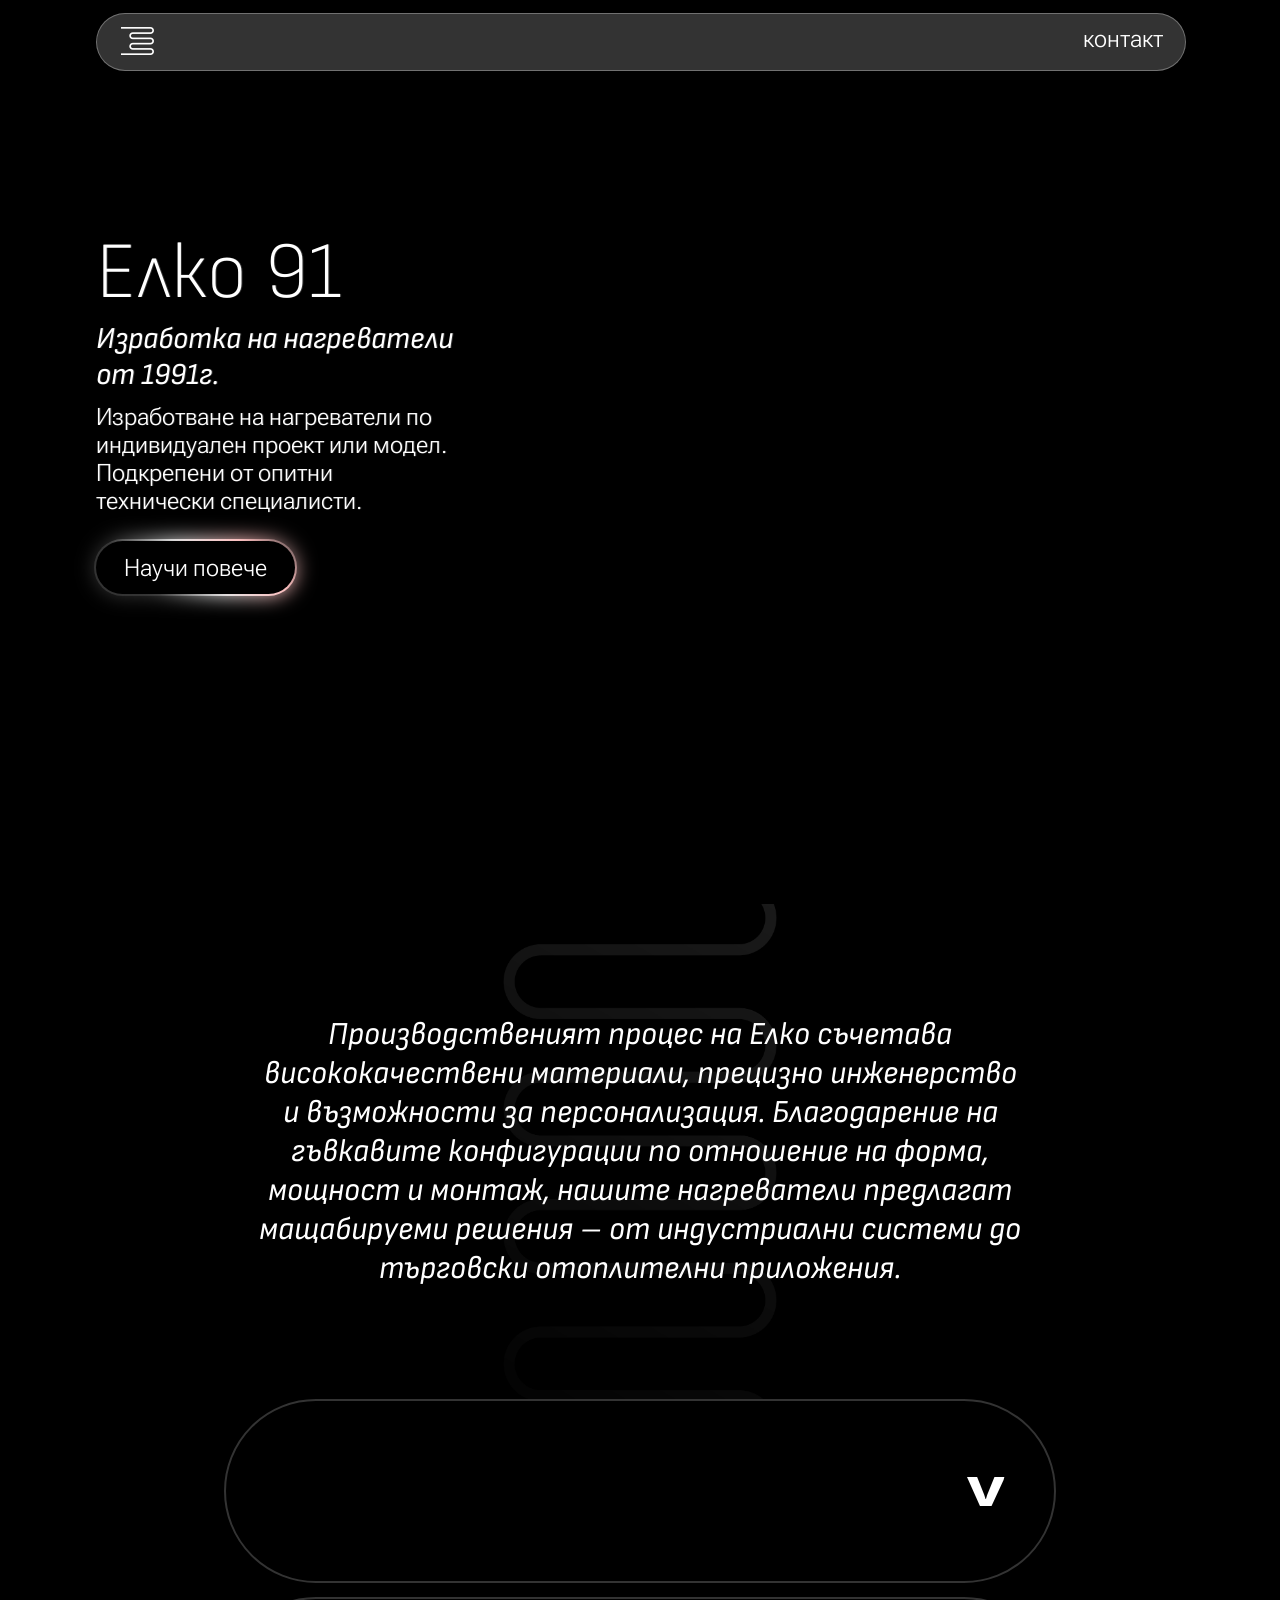
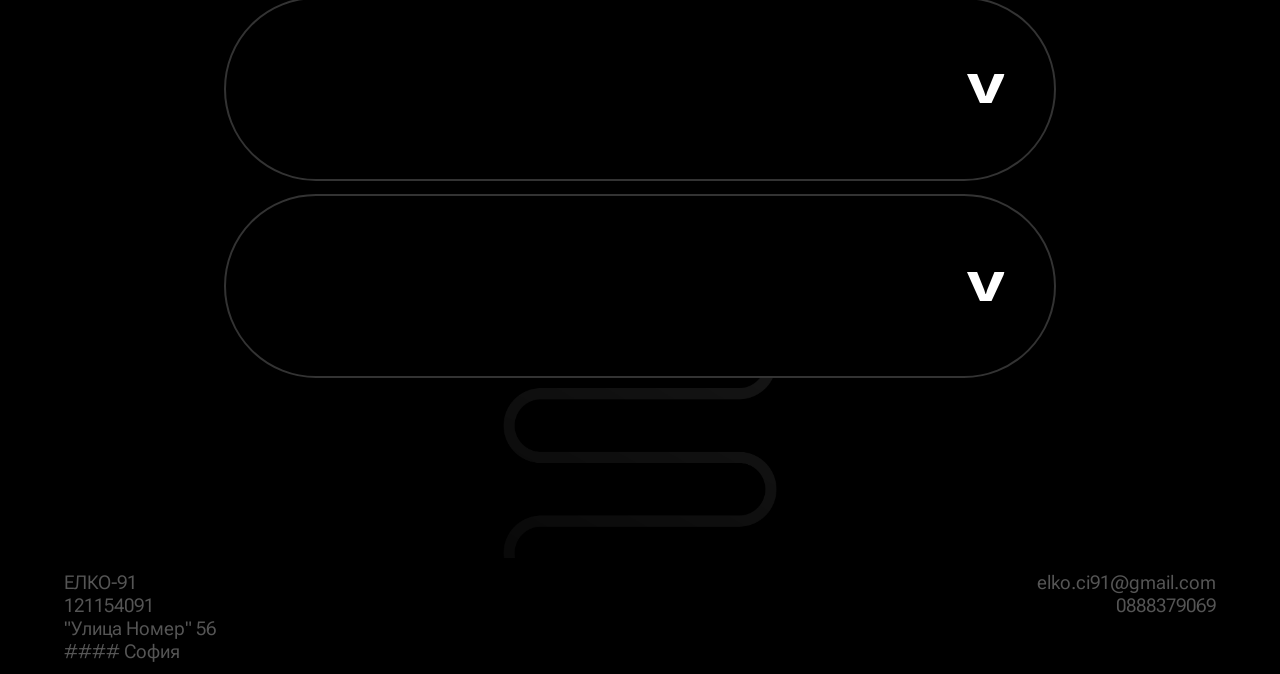
==== index.html @ 9d17e8fb "Update index.html playsinline" ====
<!DOCTYPE html>
<html lang="en">

<head>
    <meta charset="UTF-8">
    <meta name="viewport" content="width=device-width, initial-scale=1.0">
    <title>Елко | Home</title>
    <link rel="stylesheet" href="style.css">
    <link rel="icon" type="image/x-icon" href="logo.svg">
</head>



<body>

    <header>
        <a href="home.html" class="logo">E</a>
        <a href="contact.html">контакт</a>
    </header>


    <main>

        <div class="hero">

            <div class="vid-container">
                <video autoplay muted loop playsinline id="vid-promo">
                    <source src="gradedtest2.mp4" type=video/mp4>
                    </source>
            </div>

            <div class="vid-container-mobile">
                <video autoplay muted loop playsinline id="vid-promo">
                    <source src="gradedtest2-mobile.mp4" type=video/mp4>
                    </source>
            </div>

            <div class="main-content">
                <h1>Елко&nbsp;91</h1>
                <h4>Изработка на нагреватели<br>от 1991г.</h4>
                <a class="body-text">Изработване на нагреватели по индивидуален проект или модел. Подкрепени от опитни
                    технически
                    специалисти.</a>
                <a href="contact.html" class="button">Научи повече</a>
            </div>
        </div>

        <div class="info">
            <div class="info-container">
                <h3>Производственият процес на Елко съчетава висококачествени материали, прецизно инженерство и
                    възможности за персонализация. Благодарение на гъвкавите конфигурации по отношение на форма, мощност
                    и монтаж, нашите нагреватели предлагат мащабируеми решения – от индустриални системи до търговски
                    отоплителни приложения.</h3>
            </div>
        </div>

        <div class="secondary">

            <div class="card">
                <div class="card-top">
                    <div class="card-video">
                        <video autoplay muted loop playsinline>
                            <source src="tubular.mp4" type="video/mp4">
                        </video>
                    </div>
                    <div class="card-toggle">
                        <div class="arrow">V</div>
                    </div>
                </div>
                <div class="card-content">
                    <h2>Тръбен нагревател</h2>
                    <a>Тръбните нагреватели са предназначени за водна, въздушна и агресивна среда. Произведени от
                        неръждаема тръба, медна тръба и други.</a>
                </div>
            </div>



            <div class="card">
                <div class="card-top">
                    <div class="card-video">
                        <video autoplay muted loop playsinline>
                            <source src="ceramic.mp4" type="video/mp4">
                        </video>
                    </div>
                    <div class="card-toggle">
                        <div class="arrow">V</div>
                    </div>
                </div>
                <div class="card-content">
                    <h2>Керамичен нагревател</h2>
                    <a>Керамичните нагревали са със специфични изисквания и се използват предимно за промишлени нужди
                        като сушилни, казани за вода и др. Керамичните нагреватели се изработват от висококачествена
                        керамика която гарантира дълъг
                        експлоатационен живот.</a>
                </div>
            </div>


            <div class="card">
                <div class="card-top">
                    <div class="card-video">
                        <video autoplay muted loop playsinline>
                            <source src="cartridge.mp4" type="video/mp4">
                        </video>
                    </div>
                    <div class="card-toggle">
                        <div class="arrow">V</div>
                    </div>
                </div>
                <div class="card-content">
                    <h2>Патронен нагревател</h2>
                    <a>Патронните нагреватели са прецизно проектирани тръбни нагреватели, предназначени за
                        високоефективно подаване на топлина. Формата им позволява лесен монтаж и ефективна
                        топлопреносимост.
                        Често се използват за запалки за пелетни котли.</a>
                </div>
            </div>



        </div>



        <div class="outro">
            <div class="outro-container">

            </div>
        </div>

        <script>
            document.querySelectorAll(".card-toggle").forEach(toggle => {
                toggle.addEventListener("click", () => {
                    const card = toggle.closest(".card");
                    card.classList.toggle("active");
                });
            });
        </script>

    </main>

    <footer>

        <div class="footer-container">

            <div class="footer-left">
                <a>ЕЛКО-91</a>
                <a>121154091</a>
                <a>"Улица Номер" 56</a>
                <a>#### София</a>
            </div>

            <div class="footer-right">
                <a href="mailto:elko.ci91@gmail.com">elko.ci91@gmail.com</a>
                <a href="tel:00359888379069">0888379069</a>
            </div>

        </div>

    </footer>



</body>
---- style.css ----
@import url('https://fonts.googleapis.com/css2?family=Roboto+Flex:opsz,wght,XOPQ,XTRA,YOPQ,YTDE,YTFI,YTLC,YTUC@8..144,100..1000,96,468,79,-203,738,514,712&family=Science+Gothic:wght@100..900&display=swap');
@import url('https://fonts.googleapis.com/css2?family=Goldman:wght@400;700&display=swap" rel="stylesheet');
@import url('https://fonts.googleapis.com/css2?family=Sofia+Sans+Semi+Condensed:ital,wght@0,1..1000;1,1..1000&display=swap');


@font-face {
    font-family: logoFont;
    src: url(Elko-type.otf) format('opentype');
    font-weight: normal;
    font-style: normal;
}

* {
    margin: 0;
    scroll-behavior: smooth;

}

body {
    background-color: black;
}    

header {
    width: 85%;
    display: flex;
    justify-content: space-between;
    margin-left: 7.5%;
    margin-top: 1%;
    position: fixed;
    background: rgba(255, 255, 255, 0.2);
    border-radius: 50px;
    box-shadow: 0 4px 30px rgba(0, 0, 0, 0.1);
    backdrop-filter: blur(5px);
    -webkit-backdrop-filter: blur(5px);
    border: 1px solid rgba(255, 255, 255, 0.3);
    color: white;
    z-index: 100;
}


header a {
    font-family: "Roboto Flex", sans-serif;
    font-weight: 300;
    font-size: 1.5rem;
    background-color: transparent;
    padding: 1% 2% 1% 2%;
    color: white;
    transition: .5s ease-in-out;
    text-decoration: none;
}

header a:hover {
    text-shadow: 0 0 10px white;
    transition: .5s ease-in-out;
    cursor: pointer;
}

.logo {
    font-family: logoFont;
    font-size: 2.5rem;
    display: flex;
    justify-content: center;
    align-content: center;
}



.vid-container {
    z-index: 1;

}

#vid-promo {

    width: 100%;
    height: 100vh;
    object-fit: cover;
}

.vid-container-mobile {
    display: none;
}

.main-content {
    display: flex;
    background-color: transparent;
    flex-direction: column;
    justify-content: center;
    position: absolute;
    width: 40%;
    top: 25%;
    margin-left: 7.5%;
    z-index: 2;


}

.body-text {
    color: white;
    background-color: transparent;
    font-family: "Roboto Flex", sans-serif;
    font-weight: 300;
    font-size: 1.5rem;
    width: 70%;
    text-shadow: 1px 0px #323232;
}



h1 {
    color: white;
    background-color: transparent;
    font-size: 5rem;
    font-family: "Sofia Sans Semi Condensed", sans-serif;
    font-optical-sizing: auto;
    font-weight: 200;
    font-style: normal;
    font-variation-settings:
        "slnt" 0,
        "wdth" 100,
        "CTRS" 0;
    text-shadow: 1px 0px #323232;
}


h2 {
    color: white;
    background-color: transparent;
    font-size: 3rem;
    font-family: "Sofia Sans Semi Condensed", sans-serif;
    font-optical-sizing: auto;
    font-weight: 400;
    font-style: normal;
    font-variation-settings:
        "slnt" 0,
        "wdth" 100,
        "CTRS" 0;
    padding-bottom: 1.5%;
}


h3 {
    color: white;
    background-color: transparent;
    font-size: 2rem;
    font-family: "Sofia Sans Semi Condensed", sans-serif;
    font-optical-sizing: auto;
    font-weight: 400;
    font-style: italic;
    font-variation-settings:
        "slnt" 0,
        "wdth" 100,
        "CTRS" 0;
    width: 60%;
    text-align: center;
}


h4 {
    color: white;
    background-color: transparent;
    font-size: 1.90rem;
    font-family: "Sofia Sans Semi Condensed", sans-serif;
    font-optical-sizing: auto;
    font-weight: 400;
    font-style: italic;
    font-variation-settings:
        "slnt" 0,
        "wdth" 100,
        "CTRS" 0;
    width: 100%;
    text-align: left;
    padding-bottom: 2%;
    text-shadow: 1px 0px #323232;
}



.button {
    display: flex;
    justify-content: center;
    align-items: center;
    position: relative;
    width: fit-content;
    margin-top: 5%;
    padding: 2.5% 5.5% 2.5% 5.5%;
    border-radius: 50px;
    background-color: black;
    color: white;
    text-align: center;
    font-family: "Roboto Flex", sans-serif;
    font-weight: 300;
    font-size: 1.5rem;
    transition: .8s ease-in-out;
    cursor: pointer;
    text-decoration: none;
    -webkit-appearance: none;
    appearance: none;
    -webkit-tap-highlight-color: transparent;
}

.button:hover {
    padding-left: 7.5%;
    padding-right: 7.5%;
    transition: .8s ease-in-out;
}

.button:before,
.button:after {
    content: "";
    position: absolute;
    top: -2px;
    left: -2px;
    background: var(--gradient-shadow);
    background-size: 400%;
    width: calc(100% + 4px);
    height: calc(100% + 4px);
    z-index: -1;
    animation: animate 100s linear infinite;
    transition: .8s ease-in-out;
    border-radius: 50px;
}

.button:after {
    filter: blur(10px);
    transition: .8s ease-in-out;
    border-radius: 50px;
}

@keyframes animate {
    0% {
        background-position: 0 0;
    }

    50% {
        background-position: -300% 0;
    }

    100% {
        background-position: 0 0;
    }
}


:root {
    --gradient-shadow: linear-gradient(45deg,
            #333333,
            #333333,
            #e3e3e3,
            #ffbfbf,
            #333333,
            #e3e3e3,
            #333333,
            #333333,
            #e3e3e3,
            #ffbfbf,
            #333333,
            #e3e3e3,
            #333333,
            #333333);
}


.secondary {

    height: max-content;
    display: flex;
    flex-direction: column;
    justify-content: center;
    align-items: center;
    margin: 0%;
    gap: 1.5vh;
}


.card {

    width: 65%;
}

.card-top {
    display: flex;
    height: 20vh;
    border-radius: 100px;
    overflow: hidden;
    background: transparent;
    border: 2px solid #333333;
}

/* LEFT (80%) */
.card-video {
    width: 100%;
    position: relative;
    overflow: hidden;
}

.card-video video {
    width: 100%;
    height: 100%;
    object-fit: cover;
}

/* RIGHT (20%) */
.card-toggle {
    width: 20%;
    background: transparent;
    display: flex;
    align-items: center;
    justify-content: center;
    cursor: pointer;
    transition: 0.3s;
}

.card-toggle:hover {
    background: #444;
}

.arrow {
    font-size: 3rem;
    transition: transform 0.3s;
    background-color: transparent;
    font-family: "Goldman", sans-serif;
    font-weight: 700;
    font-style: normal;
    text-decoration: none;
    user-select: none;
    color: white;
}

.card-content {
    max-height: 0;
    width: 80%;
    overflow: hidden;
    padding: 0 20px;
    background: black;
    transition: max-height 0.4s ease, padding 0.3s ease;
    border-radius: 0;
    border-left: 2px solid white;
    
}

.card-content a {
    color: white;
    text-align: center;
    font-family: "Roboto Flex", sans-serif;
    font-weight: 300;
    font-size: 1.5rem;
    background-color: transparent;
}

.card.active .card-content {
    max-height: fit-content;
    padding: 2% 1% 7% 1%;
}

.card.active .arrow {
    transform: rotate(180deg);
}



.info-container {
    height: 55vh;
    background-image: url(background.png);
    background-position: center;
    background-size: cover;
    background-repeat: no-repeat;
    display: flex;
    justify-content: center;
    align-items: center;
    background-color: transparent;
}


.outro-container {
    height: 20vh;
    background-image: url(background.png);
    background-position: center;
    background-size: cover;
    background-repeat: no-repeat;
    display: flex;
    justify-content: center;
    align-items: center;
    background-color: transparent;
}













footer {
    height: 10vh;
    margin: 1% 0% 1% 5%;
    width: 90%;
}


.footer-container {
    width: 100%;
    display: flex;

}


.footer-container a {
    color: #555555;
    font-size: 1.2rem;
    background-color: transparent;
    font-family: "Roboto Flex", sans-serif;
    text-decoration: none;
}


.footer-left {
    width: 50%;
    display: flex;
    flex-direction: column;
}

.footer-right {
    width: 50%;
    display: flex;
    flex-direction: column;
    text-align: right;
}


@media only screen and (max-width: 900px) {

    .main-content {
        width: 94%;
    }


    .body-text {
        width: 90%;
        margin-bottom: 3%;
        font-size: 1.3rem;
    }

    header {
        margin-top: 5%;
        width: 85%;
    }

    header a {
        font-size: 1.2rem;
        margin-right: 3%;
        line-height: 2.4rem;

    }

    .logo {
        font-size: 2.5rem;
        margin-left: 3%;
        margin-top: .5%;
    }

    .vid-container {
        display: none;
    }

    .vid-container-mobile {
        display: block;
    }

    h1 {
        font-size: 3rem;
        margin-bottom: 5%;
    }

    h2 {
        font-size: 2rem;
        padding-bottom: 3%;
    }

    .button {
        font-size: 1.25rem;
    }


    .footer-container a {
        font-size: .85rem;
        padding-top: 2%;
    }


    .card {
        width: 90%;
    }

    .card-top {
        height: 9vh;
    }


    .card-content {
        width: 99%;
        display: flex;
        flex-direction: column;
    }



    .card-content a {
        font-size: 1.2rem;
        width: 90%;
        text-align: left;
        margin-left: 2%;
    }

    .arrow {
        font-size: 2rem;
    }


    h3 {
        color: white;
        width: 85%;
        font-size: 1.33rem;
    }

    .info-container {
        height: 45vh;
    }

    .outro-container {
        height: 20vh;
        background-size: 350%;
        background-repeat: no-repeat;
        background-position: 50% 53%;
    }

}
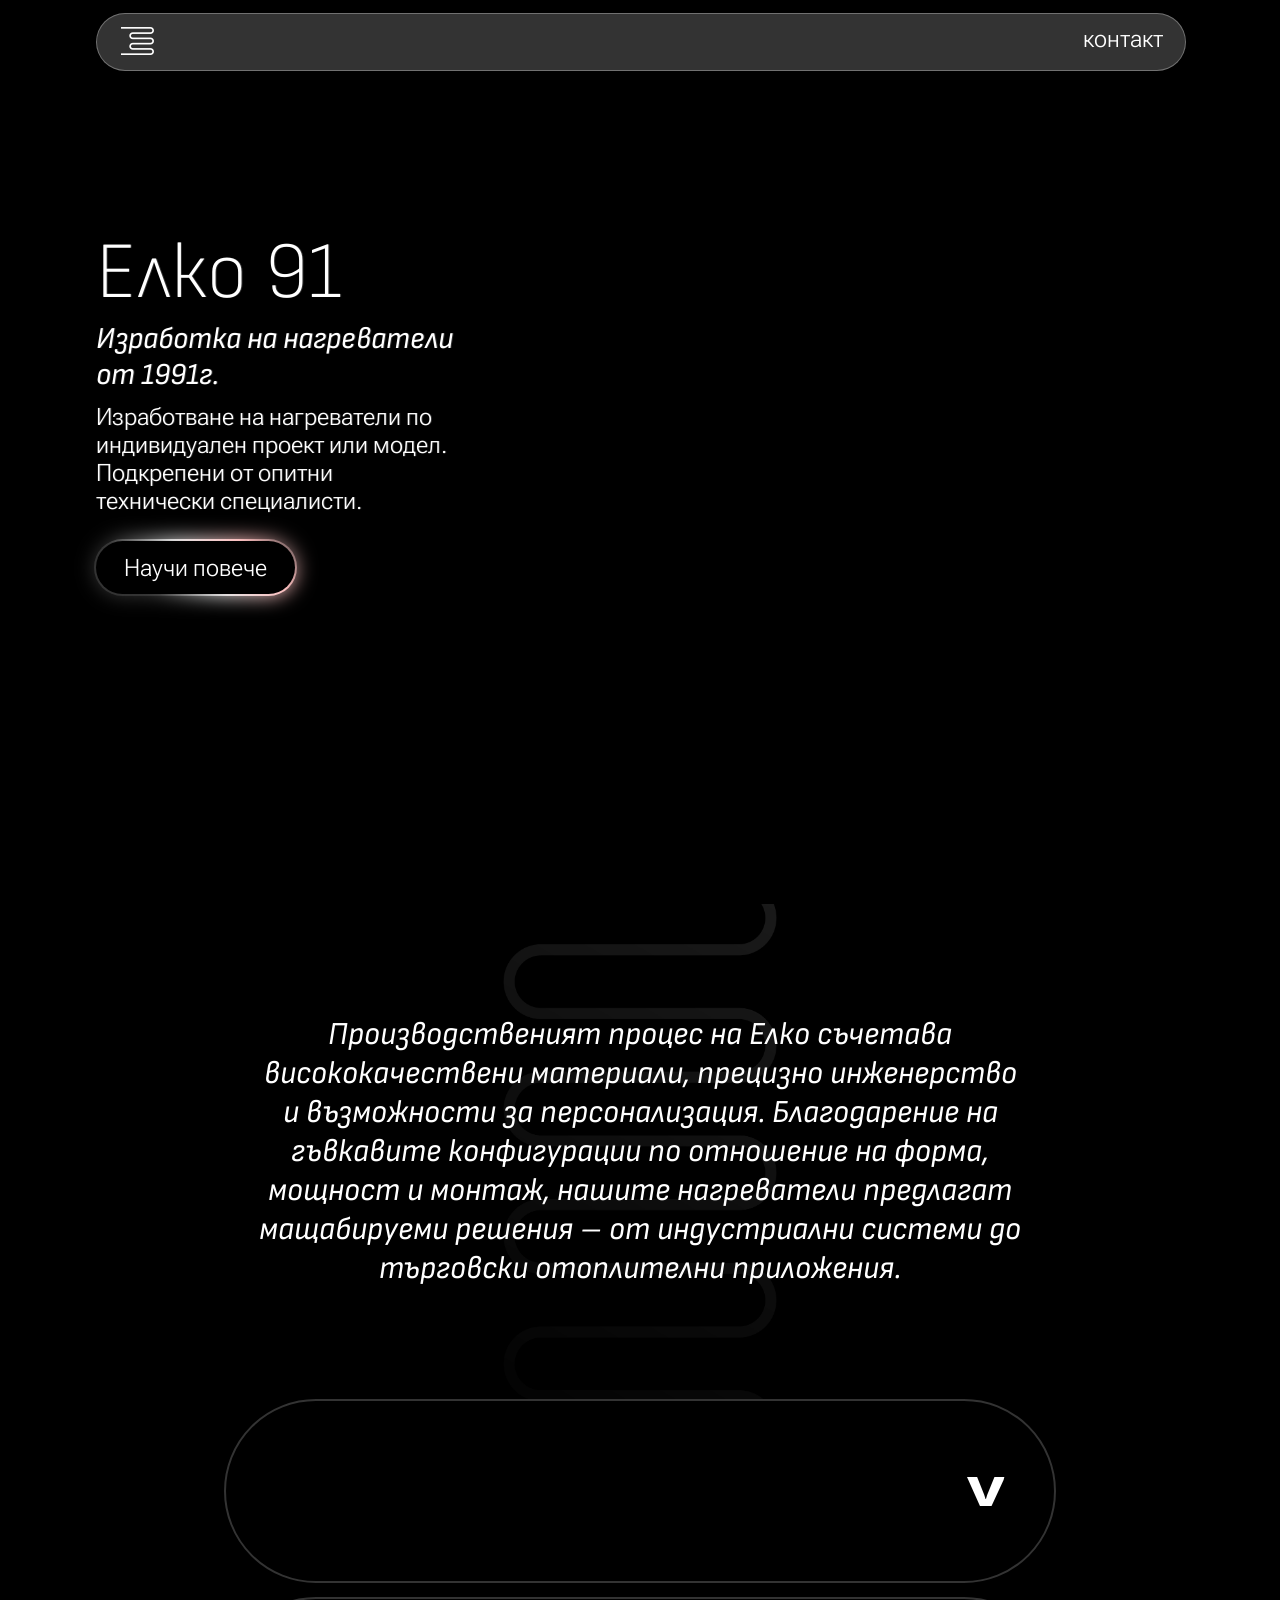
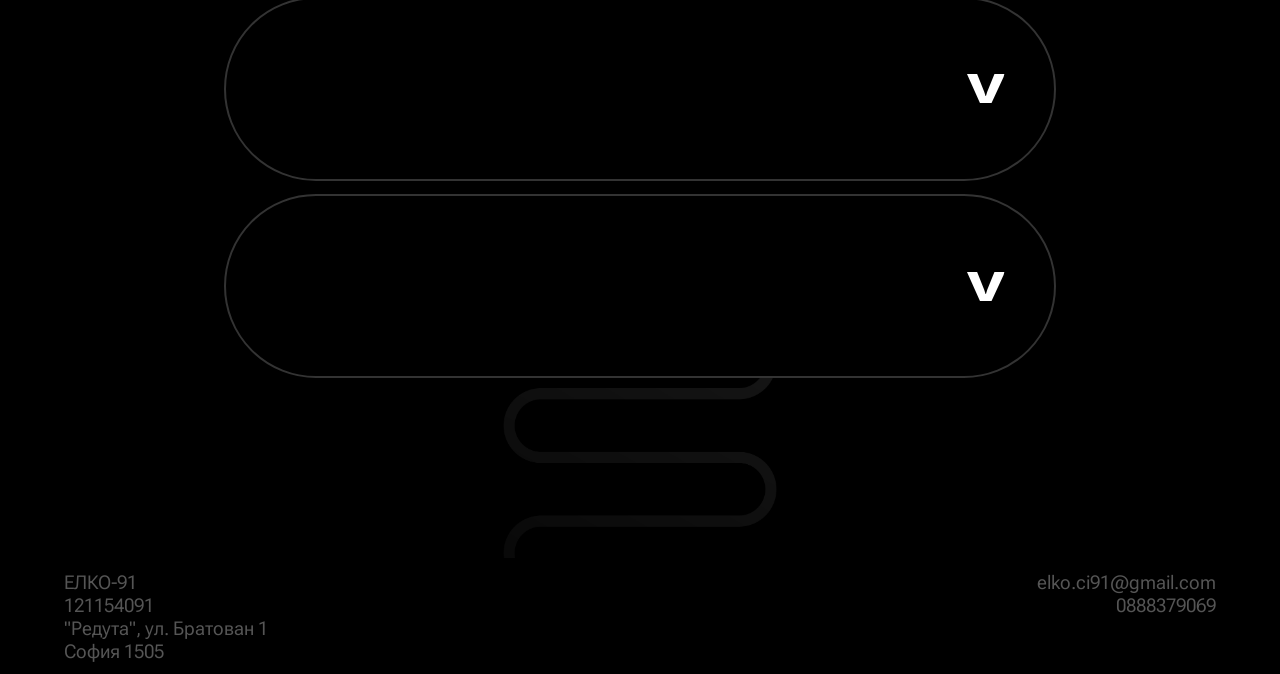
==== commit 81c7b565: "Update index.html footer address" ====
--- a/index.html
+++ b/index.html
@@ -147,8 +147,8 @@
             <div class="footer-left">
                 <a>ЕЛКО-91</a>
                 <a>121154091</a>
-                <a>"Улица Номер" 56</a>
-                <a>#### София</a>
+                <a>"Редута", ул. Братован 1</a>
+                <a>София 1505</a>
             </div>
 
             <div class="footer-right">
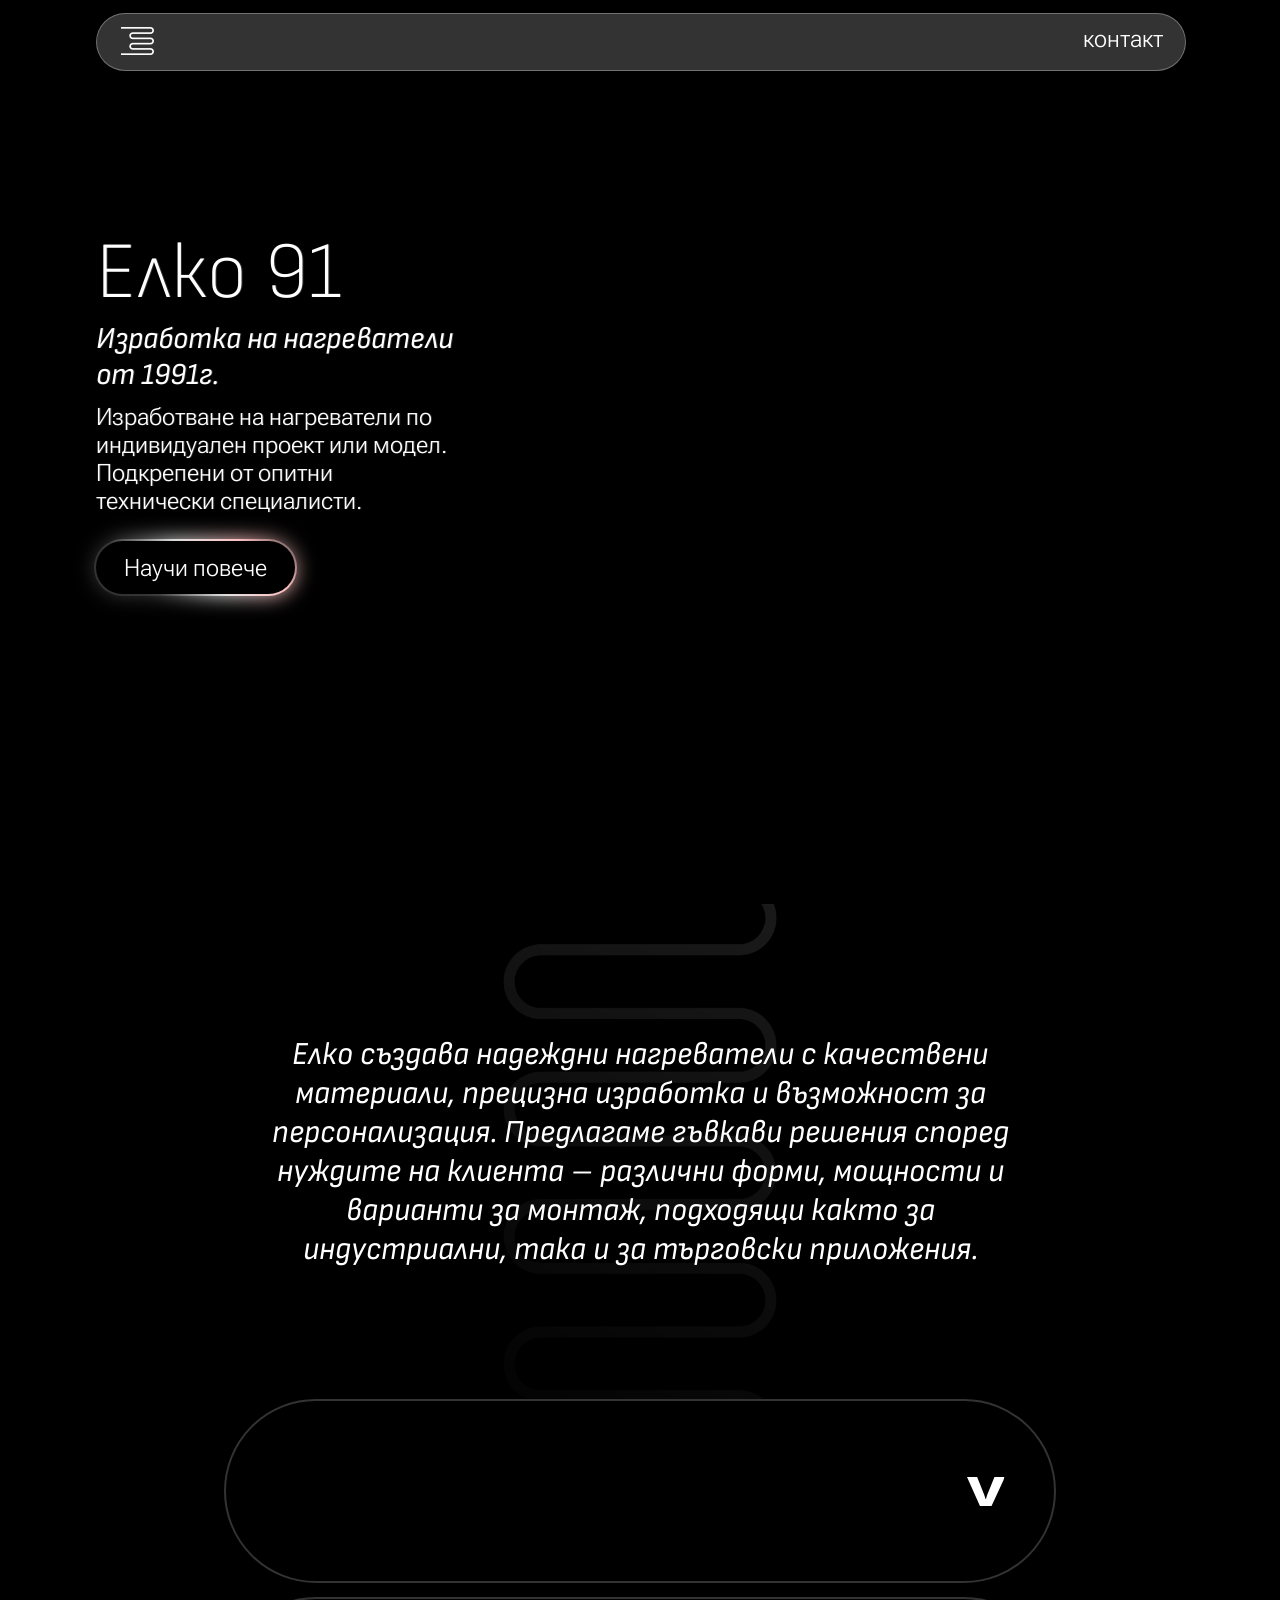
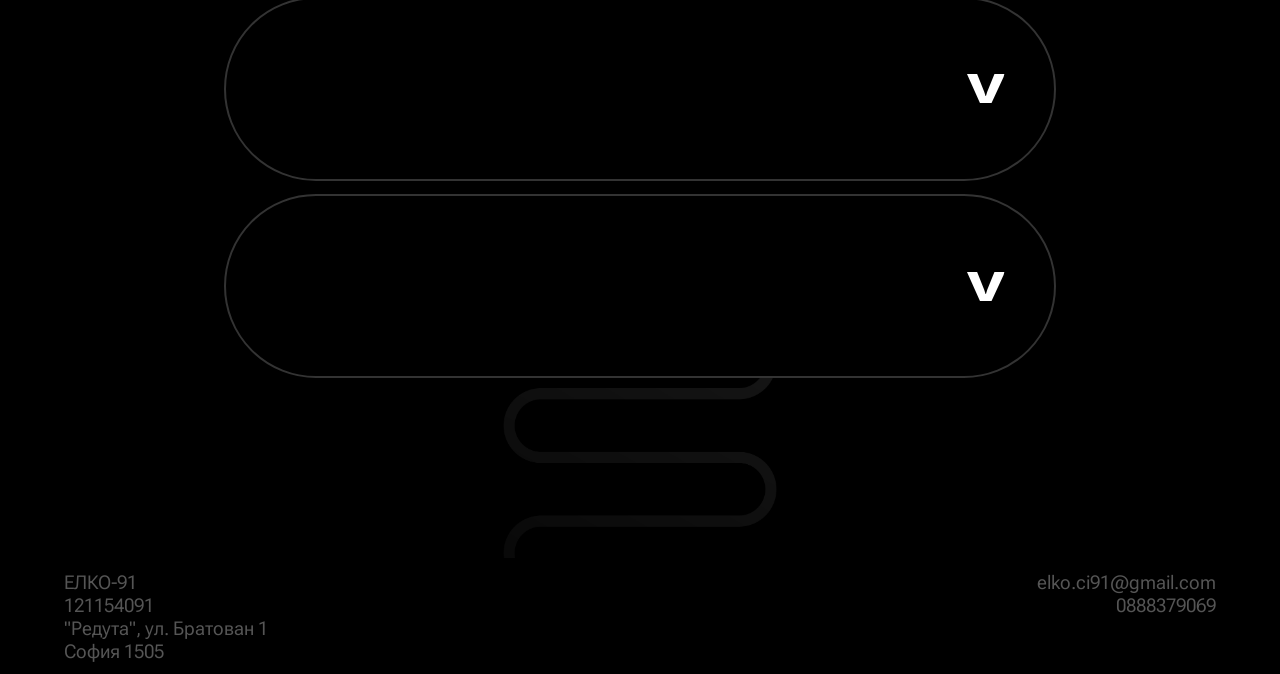
==== commit f06127b3: "Update index.html text update" ====
--- a/index.html
+++ b/index.html
@@ -47,10 +47,7 @@
 
         <div class="info">
             <div class="info-container">
-                <h3>Производственият процес на Елко съчетава висококачествени материали, прецизно инженерство и
-                    възможности за персонализация. Благодарение на гъвкавите конфигурации по отношение на форма, мощност
-                    и монтаж, нашите нагреватели предлагат мащабируеми решения – от индустриални системи до търговски
-                    отоплителни приложения.</h3>
+                <h3>Елко създава надеждни нагреватели с качествени материали, прецизна изработка и възможност за персонализация. Предлагаме гъвкави решения според нуждите на клиента – различни форми, мощности и варианти за монтаж, подходящи както за индустриални, така и за търговски приложения.</h3>
             </div>
         </div>
 
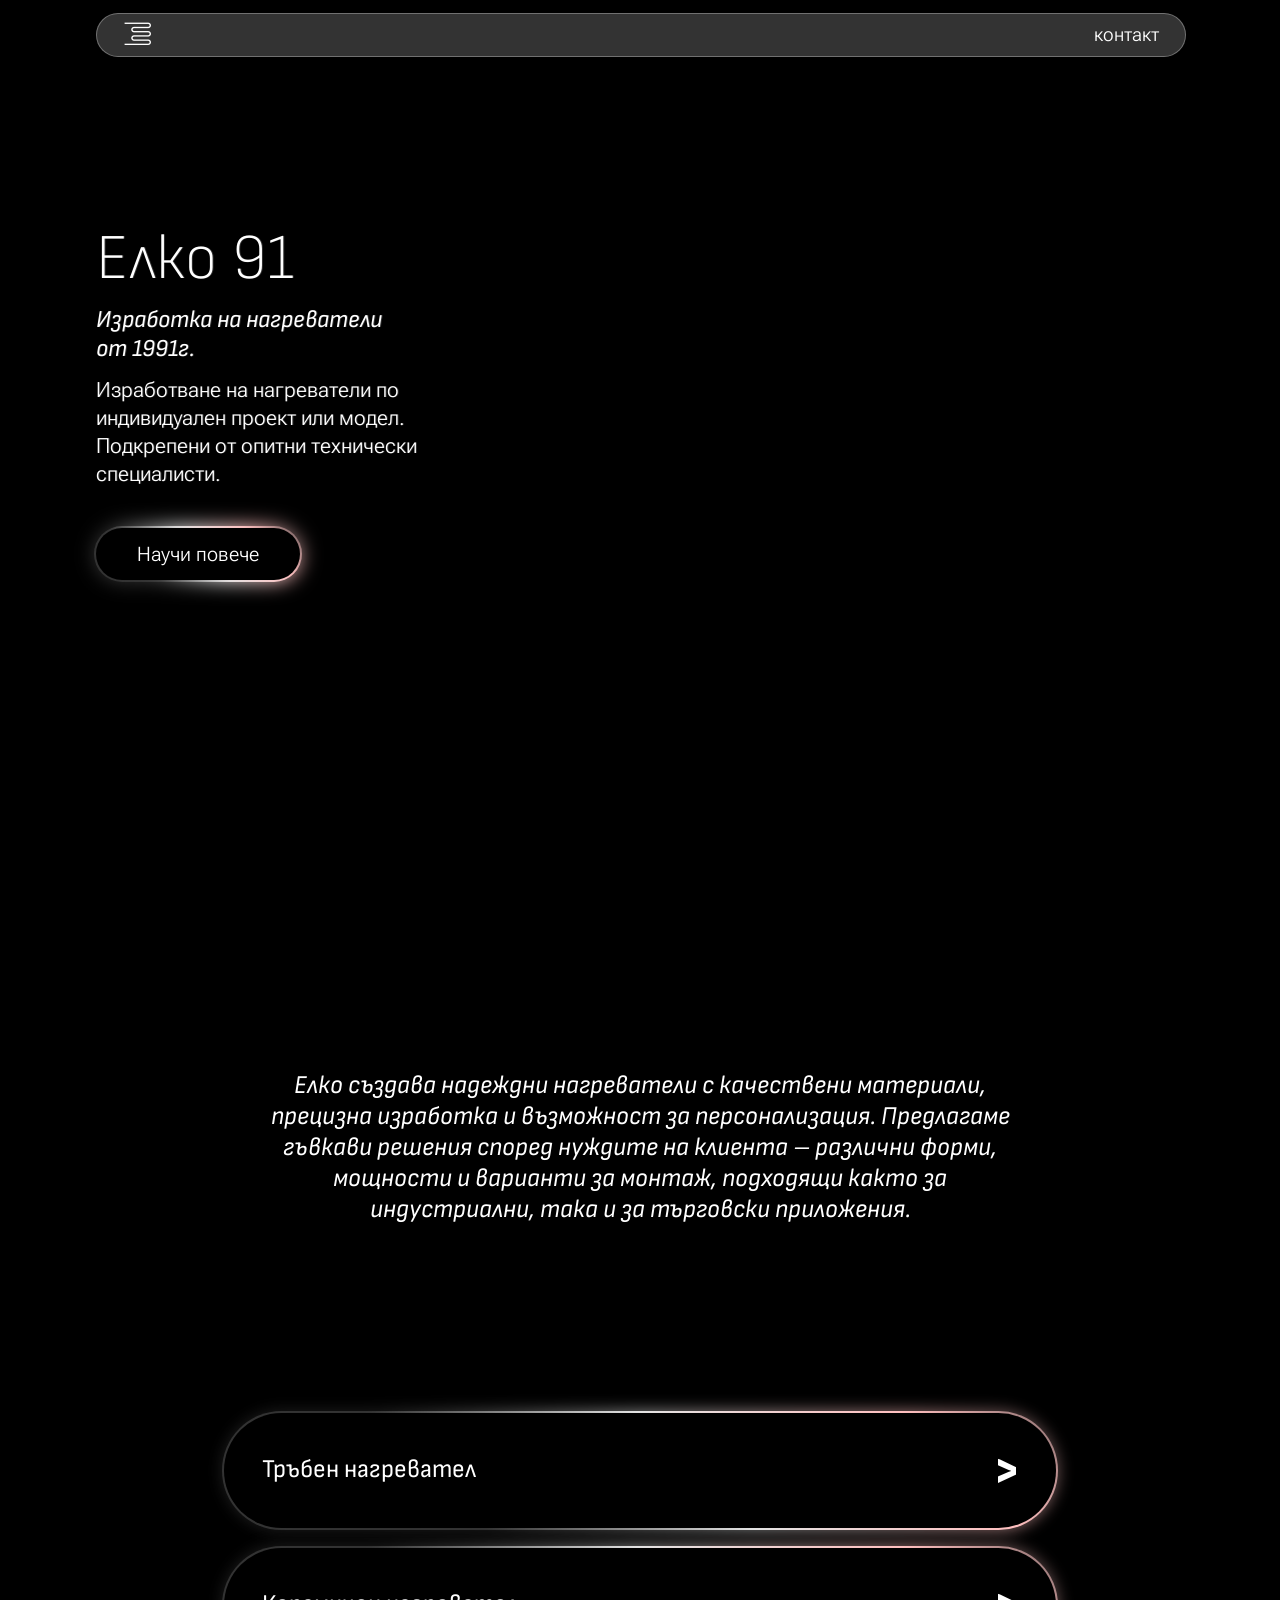
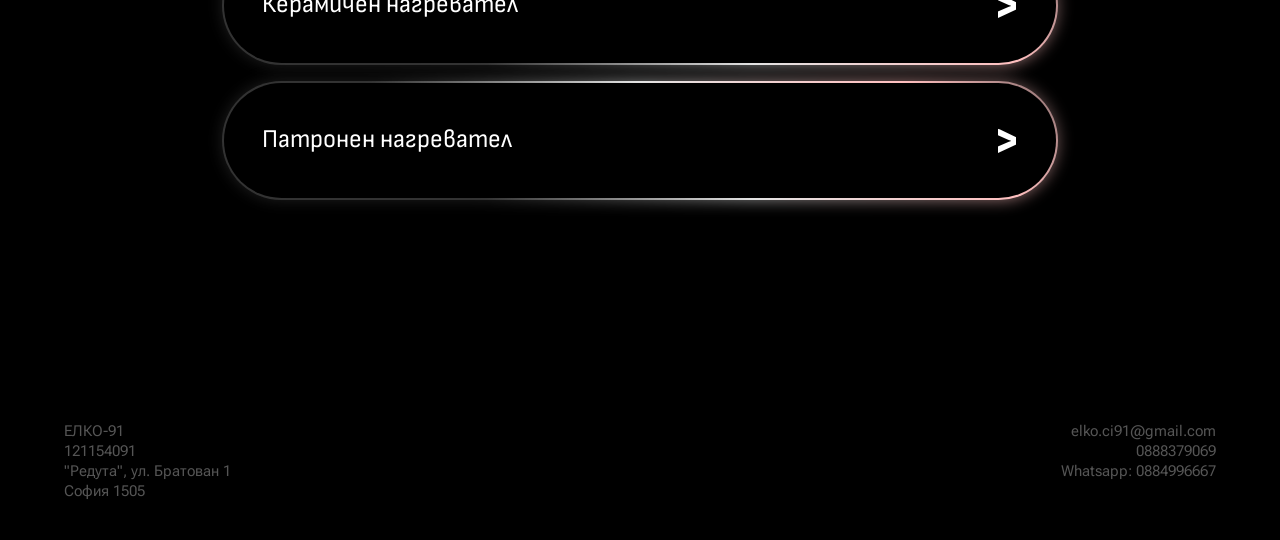
==== commit ca2546a9: "redesign-1" ====
--- a/index.html
+++ b/index.html
@@ -1,162 +1,86 @@
-<!DOCTYPE html>
-<html lang="en">
-
-<head>
-    <meta charset="UTF-8">
-    <meta name="viewport" content="width=device-width, initial-scale=1.0">
-    <title>Елко | Home</title>
-    <link rel="stylesheet" href="style.css">
-    <link rel="icon" type="image/x-icon" href="logo.svg">
-</head>
-
-
-
-<body>
-
-    <header>
-        <a href="home.html" class="logo">E</a>
-        <a href="contact.html">контакт</a>
-    </header>
-
-
-    <main>
-
-        <div class="hero">
-
-            <div class="vid-container">
-                <video autoplay muted loop playsinline id="vid-promo">
-                    <source src="gradedtest2.mp4" type=video/mp4>
-                    </source>
-            </div>
-
-            <div class="vid-container-mobile">
-                <video autoplay muted loop playsinline id="vid-promo">
-                    <source src="gradedtest2-mobile.mp4" type=video/mp4>
-                    </source>
-            </div>
-
-            <div class="main-content">
-                <h1>Елко&nbsp;91</h1>
-                <h4>Изработка на нагреватели<br>от 1991г.</h4>
-                <a class="body-text">Изработване на нагреватели по индивидуален проект или модел. Подкрепени от опитни
-                    технически
-                    специалисти.</a>
-                <a href="contact.html" class="button">Научи повече</a>
-            </div>
-        </div>
-
-        <div class="info">
-            <div class="info-container">
-                <h3>Елко създава надеждни нагреватели с качествени материали, прецизна изработка и възможност за персонализация. Предлагаме гъвкави решения според нуждите на клиента – различни форми, мощности и варианти за монтаж, подходящи както за индустриални, така и за търговски приложения.</h3>
-            </div>
-        </div>
-
-        <div class="secondary">
-
-            <div class="card">
-                <div class="card-top">
-                    <div class="card-video">
-                        <video autoplay muted loop playsinline>
-                            <source src="tubular.mp4" type="video/mp4">
-                        </video>
-                    </div>
-                    <div class="card-toggle">
-                        <div class="arrow">V</div>
-                    </div>
-                </div>
-                <div class="card-content">
-                    <h2>Тръбен нагревател</h2>
-                    <a>Тръбните нагреватели са предназначени за водна, въздушна и агресивна среда. Произведени от
-                        неръждаема тръба, медна тръба и други.</a>
-                </div>
-            </div>
-
-
-
-            <div class="card">
-                <div class="card-top">
-                    <div class="card-video">
-                        <video autoplay muted loop playsinline>
-                            <source src="ceramic.mp4" type="video/mp4">
-                        </video>
-                    </div>
-                    <div class="card-toggle">
-                        <div class="arrow">V</div>
-                    </div>
-                </div>
-                <div class="card-content">
-                    <h2>Керамичен нагревател</h2>
-                    <a>Керамичните нагревали са със специфични изисквания и се използват предимно за промишлени нужди
-                        като сушилни, казани за вода и др. Керамичните нагреватели се изработват от висококачествена
-                        керамика която гарантира дълъг
-                        експлоатационен живот.</a>
-                </div>
-            </div>
-
-
-            <div class="card">
-                <div class="card-top">
-                    <div class="card-video">
-                        <video autoplay muted loop playsinline>
-                            <source src="cartridge.mp4" type="video/mp4">
-                        </video>
-                    </div>
-                    <div class="card-toggle">
-                        <div class="arrow">V</div>
-                    </div>
-                </div>
-                <div class="card-content">
-                    <h2>Патронен нагревател</h2>
-                    <a>Патронните нагреватели са прецизно проектирани тръбни нагреватели, предназначени за
-                        високоефективно подаване на топлина. Формата им позволява лесен монтаж и ефективна
-                        топлопреносимост.
-                        Често се използват за запалки за пелетни котли.</a>
-                </div>
-            </div>
-
-
-
-        </div>
-
-
-
-        <div class="outro">
-            <div class="outro-container">
-
-            </div>
-        </div>
-
-        <script>
-            document.querySelectorAll(".card-toggle").forEach(toggle => {
-                toggle.addEventListener("click", () => {
-                    const card = toggle.closest(".card");
-                    card.classList.toggle("active");
-                });
-            });
-        </script>
-
-    </main>
-
-    <footer>
-
-        <div class="footer-container">
-
-            <div class="footer-left">
-                <a>ЕЛКО-91</a>
-                <a>121154091</a>
-                <a>"Редута", ул. Братован 1</a>
-                <a>София 1505</a>
-            </div>
-
-            <div class="footer-right">
-                <a href="mailto:elko.ci91@gmail.com">elko.ci91@gmail.com</a>
-                <a href="tel:00359888379069">0888379069</a>
-            </div>
-
-        </div>
-
-    </footer>
-
-
-
-</body>
+<!DOCTYPE html>
+<html lang="bg">
+<head>
+<script id="cookieyes" type="text/javascript" src="https://cdn-cookieyes.com/client_data/377daa559caa4fd320245e0a4b5cced7/script.js"></script>
+    <!-- Google tag (gtag.js) -->
+    <script async type="text/plain" data-cookiecategory="analytics" src="https://www.googletagmanager.com/gtag/js?id=AW-18196294889"></script>
+    <script type="text/plain" data-cookiecategory="analytics">
+      window.dataLayer = window.dataLayer || [];
+      function gtag(){dataLayer.push(arguments);}
+      gtag('js', new Date());
+    
+      gtag('config', 'AW-18196294889');
+    </script>
+    <meta charset="UTF-8">
+    <meta name="viewport" content="width=device-width, initial-scale=1.0">
+    <title>Елко | Home</title>
+    <meta name="description" content="Изработване на нагреватели по индивидуален проект или модел. Подкрепени от опитни технически специалисти.">
+    <link rel="canonical" href="https://www.elko91.com/">
+    <link rel="icon" type="image/svg+xml" href="logo.svg">
+    <link rel="stylesheet" href="elko.css">
+    <script src="elko.js" defer></script>
+</head>
+<body>
+    <header class="site-header">
+        <a href="index.html" class="logo">E</a>
+        <a href="contact.html">контакт</a>
+    </header>
+
+    <main>
+        <div class="hero">
+            <video class="vid-desktop" src="media/elko-91-proizvodstvo-na-nagrevateli.mp4" aria-label="Производство на нагреватели в Елко 91" title="Производство на нагреватели в Елко 91" autoplay muted loop playsinline webkit-playsinline preload="auto"></video>
+            <video class="vid-mobile" src="media/elko-91-proizvodstvo-na-nagrevateli-mobile.mp4" aria-label="Производство на нагреватели в Елко 91" title="Производство на нагреватели в Елко 91" autoplay muted loop playsinline webkit-playsinline preload="auto"></video>
+            <div class="hero-content">
+                <h1>Елко&nbsp;91</h1>
+                <h4>Изработка на нагреватели<br>от 1991г.</h4>
+                <p>Изработване на нагреватели по индивидуален проект или модел. Подкрепени от опитни технически специалисти.</p>
+                <div class="btn-wrap"><a href="contact.html" class="btn">Научи повече</a></div>
+            </div>
+        </div>
+
+        <div class="statement-band bg">
+            <h3 class="statement">Елко създава надеждни нагреватели с качествени материали, прецизна изработка и възможност за персонализация. Предлагаме гъвкави решения според нуждите на клиента – различни форми, мощности и варианти за монтаж, подходящи както за индустриални, така и за търговски приложения.</h3>
+        </div>
+
+        <div class="pills">
+            <a href="tubular.html" class="pill">
+                <div class="pill-inner">
+                    <video class="pill-vid" src="media/trabni-nagrevateli-elko-91.mp4" aria-label="Тръбни нагреватели – Елко 91" title="Тръбни нагреватели – Елко 91" autoplay muted loop playsinline webkit-playsinline preload="auto"></video>
+                    <span class="pill-name">Тръбен нагревател</span>
+                    <span class="arrow">V</span>
+                </div>
+            </a>
+            <a href="ceramic.html" class="pill pill--rev">
+                <div class="pill-inner">
+                    <video class="pill-vid" src="media/keramichni-nagrevateli-elko-91.mp4" aria-label="Керамични нагреватели – Елко 91" title="Керамични нагреватели – Елко 91" autoplay muted loop playsinline webkit-playsinline preload="auto"></video>
+                    <span class="pill-name">Керамичен нагревател</span>
+                    <span class="arrow">V</span>
+                </div>
+            </a>
+            <a href="cartridge.html" class="pill">
+                <div class="pill-inner">
+                    <video class="pill-vid" src="media/patronni-nagrevateli-elko-91.mp4" aria-label="Патронни нагреватели – Елко 91" title="Патронни нагреватели – Елко 91" autoplay muted loop playsinline webkit-playsinline preload="auto"></video>
+                    <span class="pill-name">Патронен нагревател</span>
+                    <span class="arrow">V</span>
+                </div>
+            </a>
+        </div>
+
+        <div class="tail tail--index bg"></div>
+    </main>
+
+    <footer class="site-footer">
+        <div>
+            <span>ЕЛКО-91</span>
+            <span>121154091</span>
+            <span>"Редута", ул. Братован 1</span>
+            <span>София 1505</span>
+        </div>
+        <div class="right">
+            <a href="mailto:elko.ci91@gmail.com">elko.ci91@gmail.com</a>
+            <a href="tel:00359888379069">0888379069</a>
+            <a href="https://wa.me/359884996667">Whatsapp: 0884996667</a>
+        </div>
+    </footer>
+</body>
+</html>
--- a/elko.css
+++ b/elko.css
@@ -0,0 +1,135 @@
+@import url('https://fonts.googleapis.com/css2?family=Roboto+Flex:opsz,wght@8..144,100..1000&family=Goldman:wght@400;700&family=Sofia+Sans+Semi+Condensed:ital,wght@0,1..1000;1,1..1000&display=swap');
+@font-face { font-family: logoFont; src: url(Elko-type.otf) format('opentype'); }
+* { margin: 0; scroll-behavior: smooth; }
+body { background: black; color: white; -webkit-tap-highlight-color: transparent; }
+a { color: white; } a:hover { color: white; }
+@keyframes animate { 0% { background-position: 0 0; } 50% { background-position: -300% 0; } 100% { background-position: 0 0; } }
+@keyframes animateReverse { 0% { background-position: 0 0; } 50% { background-position: 300% 0; } 100% { background-position: 0 0; } }
+
+/* header */
+.site-header { width: 85%; display: flex; justify-content: space-between; align-items: center; margin-left: 7.5%; margin-top: clamp(12px,1vw,24px); position: fixed; top: 0; background: rgba(255,255,255,0.2); border-radius: 50px; box-shadow: 0 4px 30px rgba(0,0,0,0.1); backdrop-filter: blur(5px); -webkit-backdrop-filter: blur(5px); border: 1px solid rgba(255,255,255,0.3); z-index: 100; }
+.site-header a { font-family: 'Roboto Flex', sans-serif; font-weight: 300; font-size: clamp(1.2rem,1.5vw,1.5rem); padding: clamp(4px,0.6vw,12px) clamp(18px,2vw,40px); text-decoration: none; transition: .5s ease-in-out; }
+.site-header a.logo { font-family: logoFont; font-size: clamp(2rem,2.5vw,2.5rem); display: flex; }
+.site-header a:hover { text-shadow: 0 0 10px white; }
+
+/* type */
+.h1 { font-family: 'Sofia Sans Semi Condensed', sans-serif; font-weight: 200; line-height: 1; text-shadow: 1px 0 #323232; text-wrap: balance; font-size: clamp(3rem,7vw,5rem); }
+.h2 { font-family: 'Sofia Sans Semi Condensed', sans-serif; font-weight: 400; line-height: 1.1; font-size: clamp(2rem,3.2vw,3rem); }
+.lead { font-family: 'Roboto Flex', sans-serif; font-weight: 300; font-size: clamp(1.15rem,1.5vw,1.5rem); line-height: 1.45; max-width: 62ch; text-wrap: pretty; }
+.body { font-family: 'Roboto Flex', sans-serif; font-weight: 300; font-size: clamp(1.05rem,1.2vw,1.25rem); line-height: 1.55; text-wrap: pretty; }
+.statement { font-family: 'Sofia Sans Semi Condensed', sans-serif; font-weight: 400; font-style: italic; font-size: clamp(1.33rem,2vw,2rem); width: max(60%, min(85%, 560px)); text-align: center; text-wrap: pretty; }
+.arrow { font-family: 'Goldman', sans-serif; font-weight: 700; user-select: none; display: inline-block; flex-shrink: 0; transition: transform .3s; }
+
+/* CTA button: black fill, gradient only on border/glow. Parent needs isolation:isolate */
+.btn-wrap { isolation: isolate; }
+.btn { display: inline-flex; justify-content: center; align-items: center; position: relative; width: fit-content; padding: clamp(12px,1.1vw,22px) clamp(32px,3.2vw,64px); border-radius: 50px; background: black; font-family: 'Roboto Flex', sans-serif; font-weight: 300; font-size: clamp(1.25rem,1.5vw,1.5rem); text-decoration: none; transition: .8s ease-in-out; }
+.btn:hover { padding-left: clamp(44px,4.6vw,92px); padding-right: clamp(44px,4.6vw,92px); }
+.btn::before, .btn::after, .pill::before, .pill::after { content: ''; position: absolute; top: -2px; left: -2px; width: calc(100% + 4px); height: calc(100% + 4px); z-index: -1; border-radius: 50px; background: linear-gradient(45deg,#333333,#333333,#e3e3e3,#ffbfbf,#333333,#e3e3e3,#333333,#333333,#e3e3e3,#ffbfbf,#333333,#e3e3e3,#333333,#333333); background-size: 400%; animation: animate 100s linear infinite; }
+.btn::after { filter: blur(10px); }
+
+/* heater pills (1f) */
+.pills { display: flex; flex-direction: column; justify-content: center; align-items: center; gap: clamp(14px,2.2vh,24px); padding: clamp(8px,2vh,24px) 0; isolation: isolate; }
+.pill { position: relative; display: block; width: max(65%, min(90%, 560px)); height: clamp(76px,9vw,120px); border-radius: 9999px; background: black; text-decoration: none; }
+.pill::before, .pill::after { border-radius: 9999px; }
+.pill::after { filter: blur(8px); opacity: .6; }
+.pill--rev::before, .pill--rev::after { animation-name: animateReverse; }
+.pill-inner { position: relative; width: 100%; height: 100%; border-radius: 9999px; overflow: hidden; display: flex; align-items: center; justify-content: space-between; gap: 16px; padding: 0 clamp(24px,3vw,48px); box-sizing: border-box; transition: padding .6s ease-in-out; }
+.pill-vid { position: absolute; inset: 0; width: 100%; height: 100%; object-fit: cover; object-position: 70% center; opacity: 0; transition: opacity .5s; }
+.pill-name { position: relative; font-family: 'Sofia Sans Semi Condensed', sans-serif; font-size: clamp(1.35rem,2vw,2.2rem); font-weight: 400; line-height: 1.05; text-shadow: 0 0 12px black; }
+.pill .arrow { position: relative; font-size: clamp(1.7rem,2.4vw,2.6rem); transform: rotate(-90deg); }
+.pill.is-active .pill-vid { opacity: .7; }
+.pill.is-active .pill-inner { padding-left: clamp(36px,4.4vw,68px); }
+@media (hover: hover) {
+  .pill:hover .pill-vid { opacity: .7; }
+  .pill:hover .pill-inner { padding-left: clamp(36px,4.4vw,68px); }
+}
+
+/* index */
+.hero { position: relative; }
+.hero video { width: 100%; height: 100vh; object-fit: cover; display: block; }
+.hero .vid-mobile { display: none; }
+.hero-content { display: flex; flex-direction: column; justify-content: center; align-items: flex-start; position: absolute; width: max(40%, min(85%, 520px)); top: 25%; margin-left: 7.5%; z-index: 2; gap: clamp(8px,1.4vh,16px); isolation: isolate; }
+.hero-content h1 { font-family: 'Sofia Sans Semi Condensed', sans-serif; font-size: clamp(3rem,5vw,5rem); font-weight: 200; line-height: 1.05; text-shadow: 1px 0 #323232; }
+.hero-content h4 { font-family: 'Sofia Sans Semi Condensed', sans-serif; font-size: clamp(1.4rem,1.9vw,1.9rem); font-weight: 400; font-style: italic; line-height: 1.2; text-shadow: 1px 0 #323232; }
+.hero-content p { font-family: 'Roboto Flex', sans-serif; font-weight: 300; font-size: clamp(1.3rem,1.5vw,1.5rem); line-height: 1.35; width: max(70%, min(100%, 340px)); text-shadow: 1px 0 #323232; }
+.hero-content .btn-wrap { margin-top: clamp(12px,3vh,40px); }
+.bg { background-image: url(media/elko-91-fon.png); background-position: center; background-size: cover; background-repeat: no-repeat; }
+.statement-band { min-height: clamp(320px,55vh,640px); padding: 48px 0; box-sizing: border-box; display: flex; justify-content: center; align-items: center; }
+.tail { height: 20vh; margin-top: clamp(64px,10vh,120px); }
+.tail--index { margin-top: 1.5vh; }
+
+/* heater pages */
+.wrap { width: 85%; margin-left: 7.5%; }
+.hp-top { padding-top: clamp(120px,18vh,210px); display: flex; flex-direction: column; align-items: flex-start; gap: clamp(14px,2vh,24px); }
+.back { font-family: 'Roboto Flex', sans-serif; font-weight: 300; font-size: clamp(1rem,1.1vw,1.2rem); color: #888; text-decoration: none; display: flex; align-items: center; gap: 10px; transition: .5s; }
+.back:hover { color: white; text-shadow: 0 0 10px white; }
+.back .arrow { transform: rotate(90deg); }
+.vid-pill { width: 100%; aspect-ratio: 4.7 / 1; margin: clamp(4px,1vh,12px) 0 clamp(12px,3vh,32px); border-radius: 9999px; overflow: hidden; border: 2px solid #333333; }
+.vid-pill video { width: 100%; height: 100%; object-fit: cover; object-position: 70% center; display: block; }
+.hp-top .btn-wrap { margin-top: clamp(6px,1.5vh,16px); }
+.divider { width: 100%; height: 1px; background: #333333; margin-top: clamp(40px,7vh,80px); }
+.sec { margin-top: clamp(64px,12vh,140px); display: flex; flex-direction: column; gap: 1.5vh; }
+.sec-head { padding-bottom: clamp(8px,1.5vh,16px); }
+
+.feature { gap: clamp(20px,3vh,36px); }
+.more { display: flex; flex-direction: column; align-items: flex-start; }
+.more-btn { display: inline-flex; align-items: center; gap: 18px; padding: clamp(10px,1vw,16px) clamp(22px,2vw,32px); border-radius: 50px; border: 2px solid #333333; background: none; color: white; cursor: pointer; font-family: 'Roboto Flex', sans-serif; font-weight: 300; font-size: clamp(1.05rem,1.2vw,1.25rem); transition: .3s; user-select: none; }
+.more-btn:hover { background: #444; }
+.more-btn .arrow { font-size: clamp(1.1rem,1.3vw,1.4rem); }
+.more-btn.open { border-color: #e3e3e3; }
+.more-btn.open .arrow { transform: rotate(180deg); }
+.more-panel { width: max(80%, min(96%, 640px)); margin-left: clamp(12px,2%,40px); border-left: 2px solid white; padding: clamp(20px,3vh,36px) clamp(16px,3%,56px) clamp(8px,2vh,24px); box-sizing: border-box; display: grid; grid-template-columns: repeat(auto-fit, minmax(min(100%, 380px), 1fr)); gap: clamp(16px,2.5vh,28px) clamp(24px,4vw,56px); }
+.more-panel[hidden] { display: none; }
+.more-panel .btn-wrap { grid-column: 1 / -1; margin-top: clamp(4px,1vh,12px); }
+.app-panel .btn-wrap { margin-top: clamp(4px,1vh,12px); }
+
+.app-grid { display: grid; grid-template-columns: repeat(3, minmax(0, 1fr)); gap: 1.5vh; }
+@media (max-width: 1099px) { .app-grid { grid-template-columns: repeat(2, minmax(0, 1fr)); } }
+@media (max-width: 699px) { .app-grid { grid-template-columns: minmax(0, 1fr); } }
+.tile { display: flex; flex-direction: column; border-radius: clamp(32px,3vw,50px); border: 2px solid #333333; overflow: hidden; cursor: pointer; background: none; color: white; padding: 0; text-align: left; font: inherit; transition: border-color .3s; }
+.tile:hover, .tile.open { border-color: #e3e3e3; }
+.tile-img { width: 100%; aspect-ratio: 2 / 1; overflow: hidden; }
+.tile-img img { width: 100%; height: 100%; object-fit: cover; display: block; background: #fff; }
+.tile-ph { width: 100%; height: 100%; display: flex; align-items: center; justify-content: center; background: repeating-linear-gradient(135deg, #111 0 12px, #181818 12px 24px); font-family: ui-monospace, Menlo, monospace; font-size: 0.9rem; color: #777; }
+.tile-bar { display: flex; align-items: center; justify-content: space-between; gap: 16px; padding: clamp(12px,1.6vh,20px) clamp(18px,7%,32px); border-top: 2px solid #333333; flex: 1; width: 100%; box-sizing: border-box; }
+.tile-title { font-family: 'Sofia Sans Semi Condensed', sans-serif; font-size: clamp(1.15rem,1.3vw,1.5rem); font-weight: 400; line-height: 1.1; text-wrap: balance; }
+.tile .arrow { font-size: clamp(1.3rem,1.5vw,1.7rem); }
+.tile.open .arrow { transform: rotate(180deg); }
+.app-panel { grid-column: 1 / -1; width: calc(100% - clamp(12px,2%,40px)); margin: clamp(8px,1.5vh,16px) 0 clamp(16px,3vh,32px) clamp(12px,2%,40px); border-left: 2px solid white; padding: clamp(8px,1vh,12px) clamp(16px,3%,56px) clamp(16px,3vh,32px); box-sizing: border-box; display: flex; flex-direction: column; gap: clamp(12px,2vh,20px); }
+.app-panel[hidden] { display: none; }
+.app-panel h3 { font-family: 'Sofia Sans Semi Condensed', sans-serif; font-weight: 400; font-size: clamp(1.6rem,2.2vw,2.4rem); line-height: 1.1; }
+.app-cols { column-width: 420px; column-gap: clamp(28px,4vw,64px); }
+.app-cols > * { margin: 0 0 clamp(12px,2vh,20px); break-inside: avoid; }
+.list { display: flex; flex-direction: column; gap: 1vh; padding: 0; list-style: none; }
+.list li { display: flex; gap: 14px; align-items: baseline; }
+.list li::before { content: ''; flex-shrink: 0; width: 18px; height: 8px; border: 1.5px solid #888; border-radius: 10px; transform: translateY(-2px); }
+.contact-links { display: flex; flex-wrap: wrap; gap: 10px; margin-top: clamp(12px,2vh,20px); }
+.contact-links a { border: 2px solid #333333; border-radius: 50px; padding: 10px 22px; text-decoration: none; font-family: 'Roboto Flex', sans-serif; font-weight: 300; font-size: clamp(1rem,1.1vw,1.1rem); transition: .3s; }
+.contact-links a:hover { background: #444; }
+
+.specs { gap: 0; }
+.specs .sec-head { padding-bottom: clamp(20px,4vh,40px); }
+.spec-list { border-bottom: 1px solid #333333; }
+.spec { display: flex; flex-wrap: wrap; gap: clamp(8px,1.5vh,16px) clamp(24px,5vw,96px); padding: clamp(22px,3.8vh,44px) 0; border-top: 1px solid #333333; transition: opacity .8s ease, transform .8s ease; }
+.spec.reveal-pending { opacity: 0; transform: translateY(16px); }
+.spec-label { flex: 1 1 220px; max-width: 420px; display: flex; align-items: baseline; gap: 16px; }
+.spec-num { font-family: ui-monospace, Menlo, monospace; font-size: 0.85rem; color: #777; }
+.spec-name { font-family: 'Sofia Sans Semi Condensed', sans-serif; font-size: clamp(1.4rem,1.8vw,1.9rem); font-weight: 400; line-height: 1.15; }
+.spec-text { flex: 3 1 420px; min-width: 0; }
+.spec-text p { max-width: 72ch; }
+
+.banner { isolation: isolate; margin-top: clamp(64px,12vh,140px); min-height: clamp(300px,45vh,520px); padding: 48px 0; box-sizing: border-box; display: flex; flex-direction: column; justify-content: center; align-items: center; gap: clamp(24px,4vh,44px); }
+.others { margin-top: clamp(64px,10vh,120px); }
+.others-head { width: max(65%, min(90%, 560px)); padding-bottom: clamp(8px,1.5vh,16px); }
+
+/* footer */
+.site-footer { margin: clamp(12px,1%,24px) 0 clamp(40px,3%,56px) 5%; width: 90%; display: flex; gap: 16px; font-family: 'Roboto Flex', sans-serif; font-size: clamp(.85rem,1.2vw,1.2rem); color: #555555; }
+.site-footer > div { width: 50%; display: flex; flex-direction: column; gap: 2px; }
+.site-footer .right { text-align: right; }
+.site-footer a { color: #555555; text-decoration: none; }
+
+@media (max-width: 699px) {
+  .hero .vid-desktop { display: none; }
+  .hero .vid-mobile { display: block; }
+  .tail--index { height: 45vh; background-size: auto 130%; }
+}
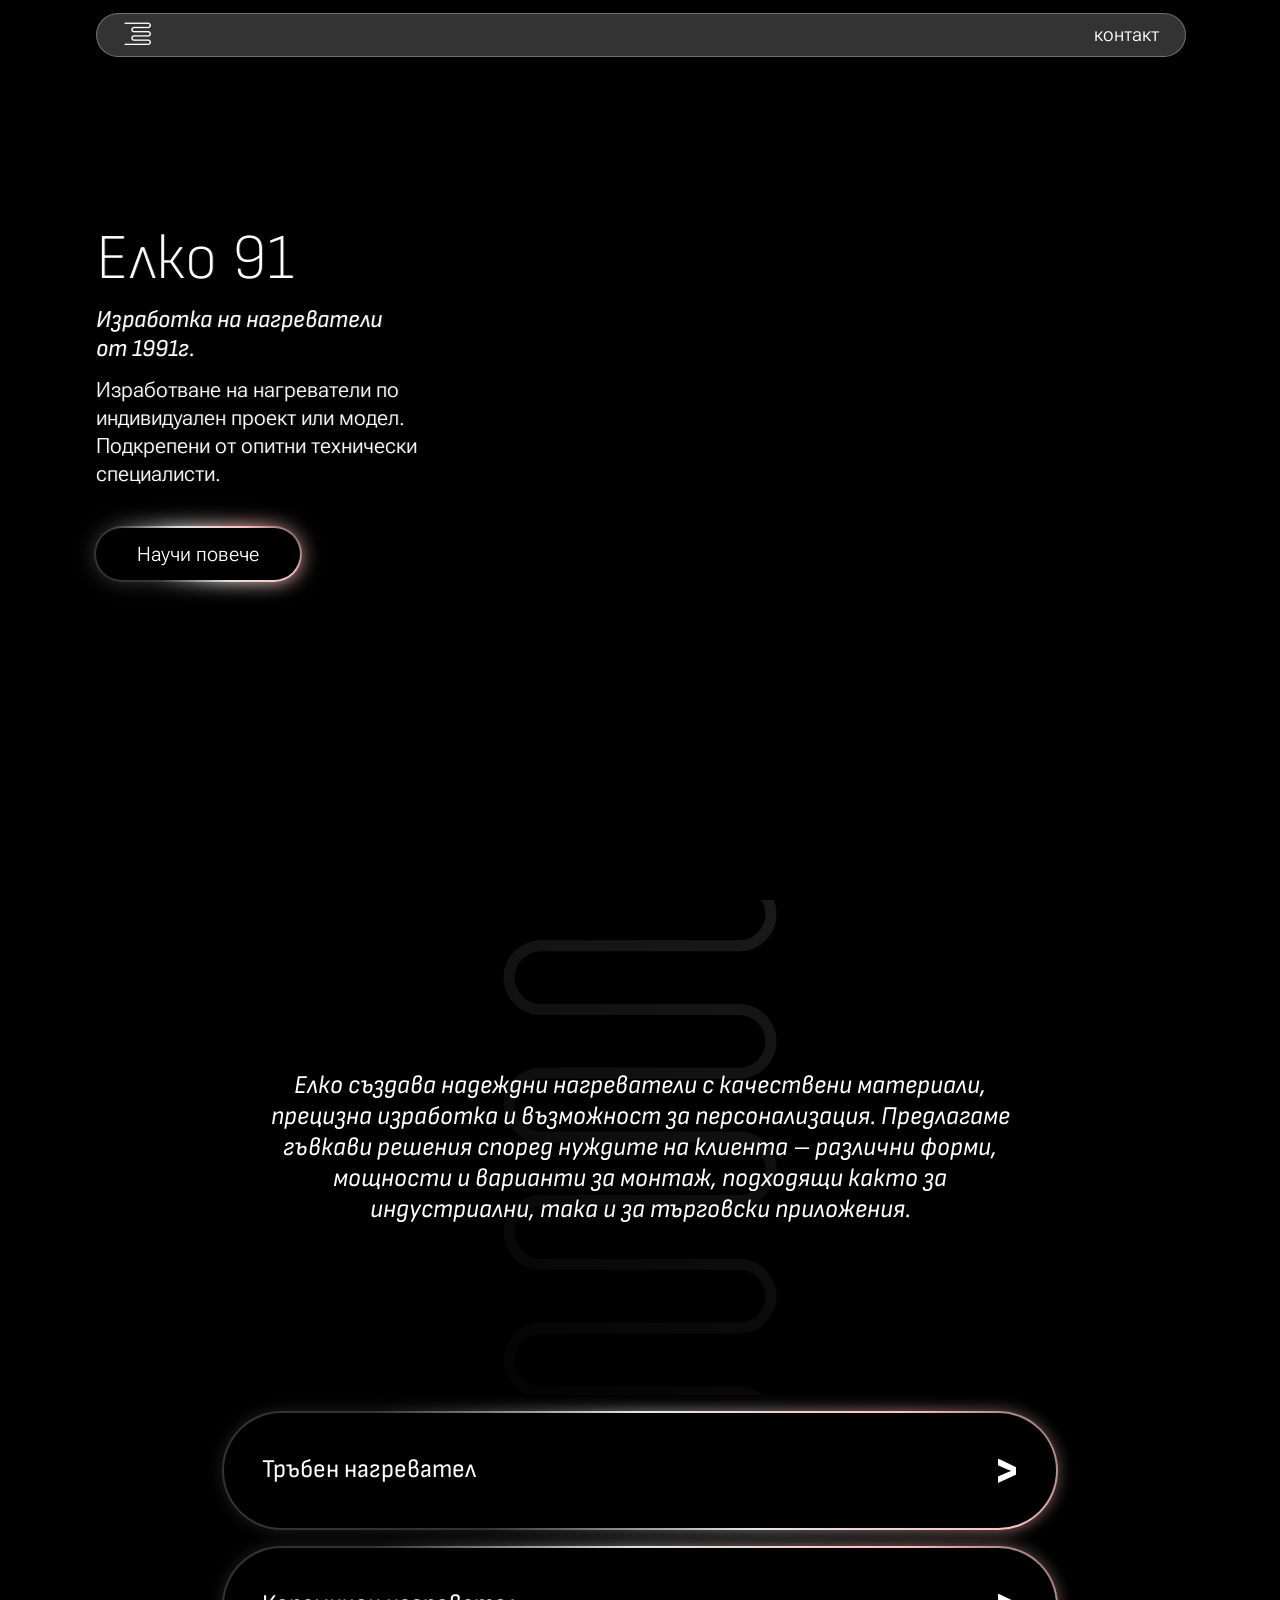
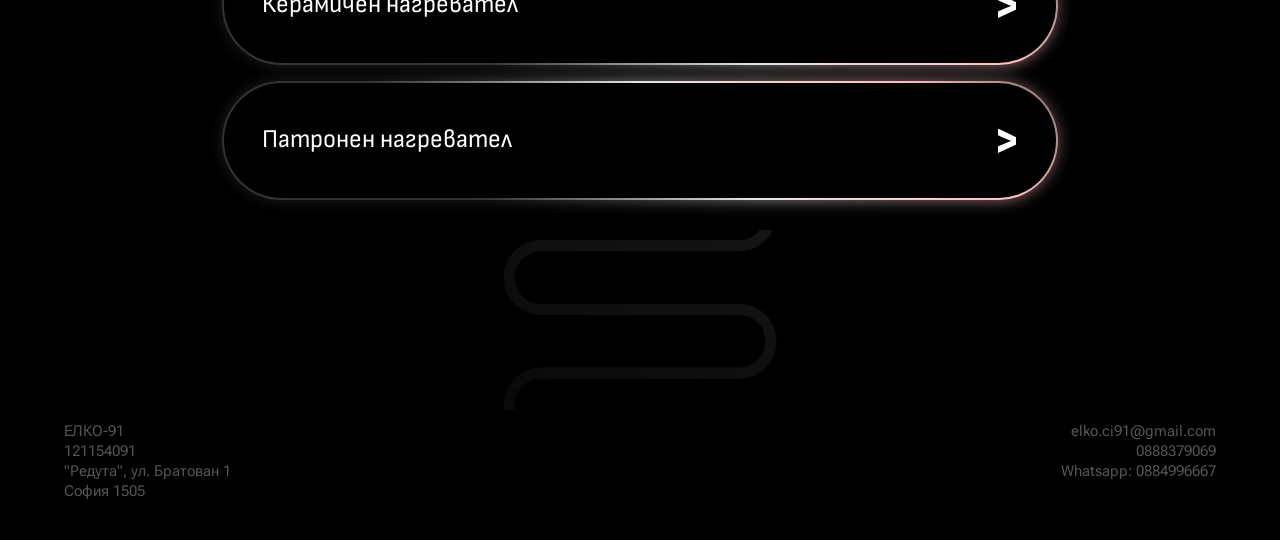
==== commit 83037c9b: "Update index.html favicons" ====
--- a/index.html
+++ b/index.html
@@ -16,7 +16,12 @@
     <title>Елко | Home</title>
     <meta name="description" content="Изработване на нагреватели по индивидуален проект или модел. Подкрепени от опитни технически специалисти.">
     <link rel="canonical" href="https://www.elko91.com/">
+    <link rel="icon" href="favicon.ico" sizes="48x48">
+    <link rel="icon" type="image/png" sizes="96x96" href="favicon-96x96.png">
+    <link rel="icon" type="image/png" sizes="192x192" href="favicon-192x192.png">
     <link rel="icon" type="image/svg+xml" href="logo.svg">
+    <link rel="apple-touch-icon" sizes="180x180" href="apple-touch-icon.png">
+    <link rel="manifest" href="site.webmanifest">
     <link rel="stylesheet" href="elko.css">
     <script src="elko.js" defer></script>
 </head>
